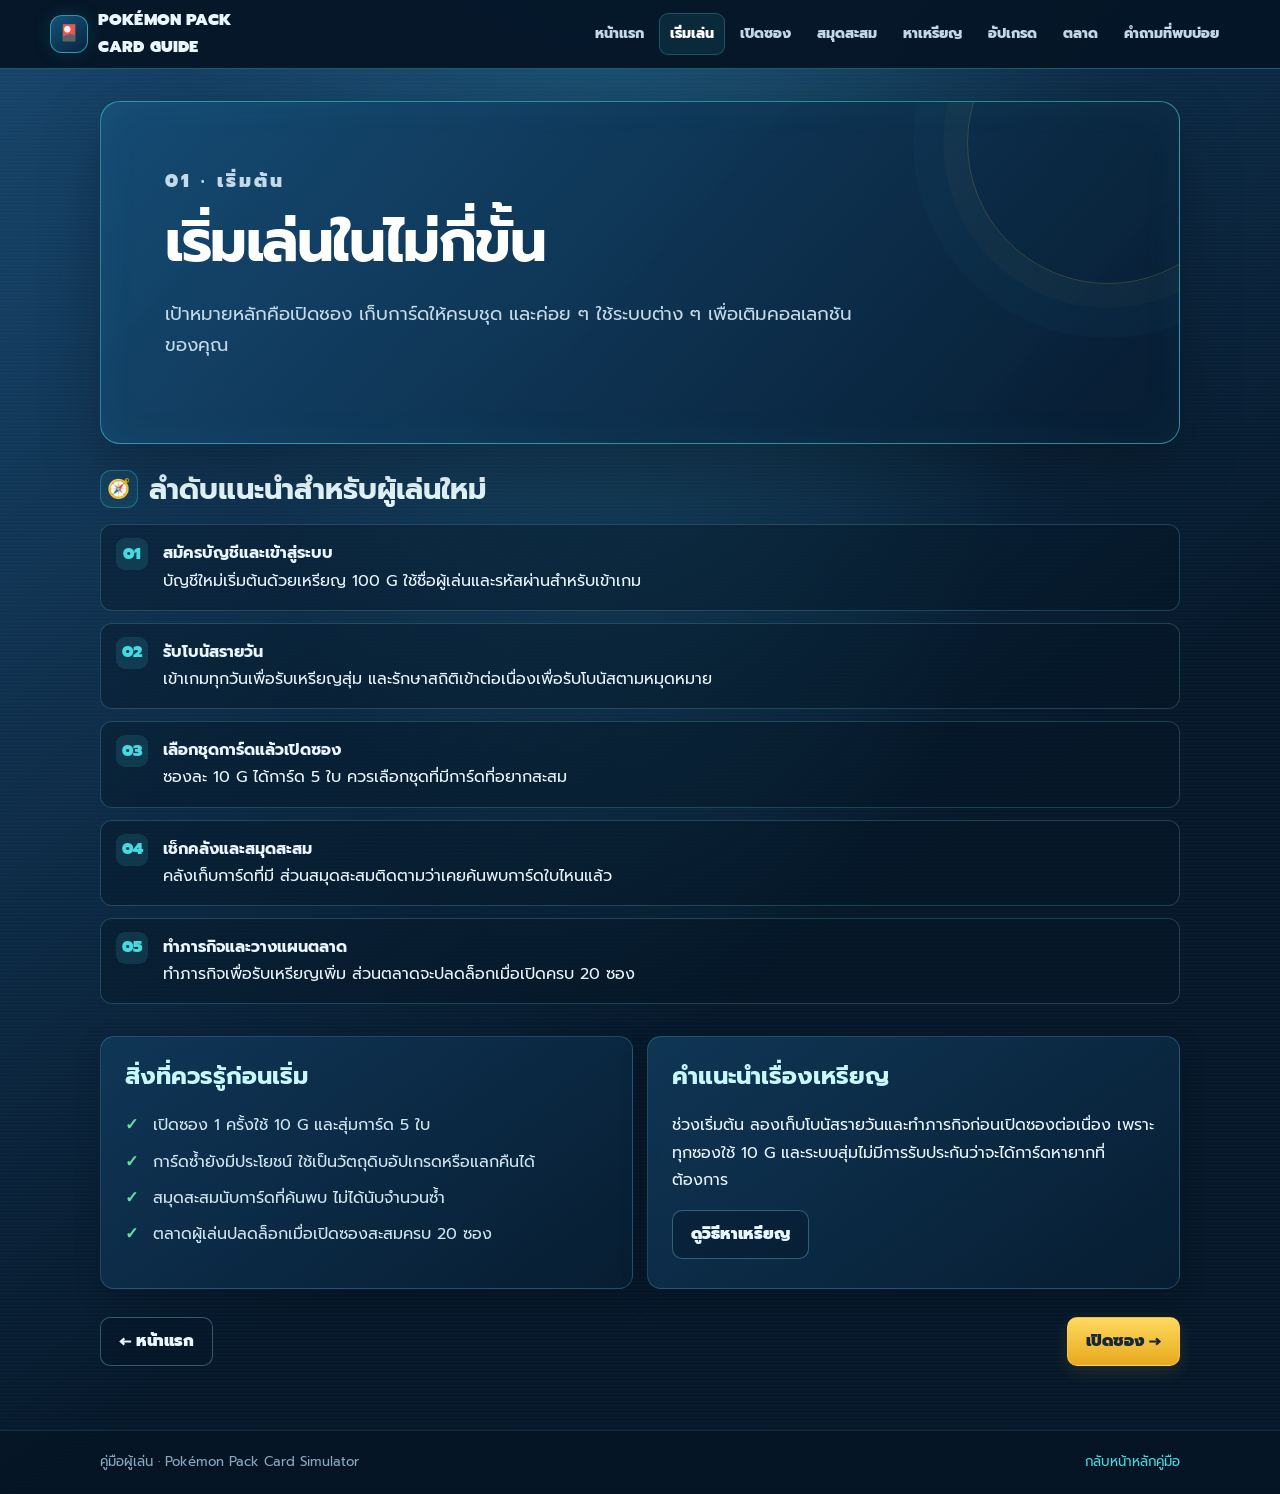
==== basics.html @ 9ac075ce "Add files via upload" ====
<!doctype html>
<html lang="th"><head><meta charset="utf-8"><meta name="viewport" content="width=device-width, initial-scale=1"><meta name="theme-color" content="#071b31"><title>เริ่มเล่น | คู่มือเกม</title><link rel="stylesheet" href="assets/guide.css"></head>
<body><header class="site-header"><div class="header-inner"><a class="brand" href="index.html"><span class="brand-mark">🎴</span><span>POKÉMON PACK<br>CARD GUIDE</span></a><button class="menu-toggle" aria-label="เปิดเมนู" aria-expanded="false" aria-controls="main-nav">☰</button><nav class="nav" id="main-nav" aria-label="เมนูคู่มือ"><a href="index.html">หน้าแรก</a><a href="basics.html" aria-current="page">เริ่มเล่น</a><a href="packs.html">เปิดซอง</a><a href="collection.html">สมุดสะสม</a><a href="earn-coins.html">หาเหรียญ</a><a href="upgrade.html">อัปเกรด</a><a href="market.html">ตลาด</a><a href="faq.html">คำถามที่พบบ่อย</a></nav></div></header>
<main class="container"><section class="hero"><p class="eyebrow">01 · เริ่มต้น</p><h1>เริ่มเล่นในไม่กี่ขั้น</h1><p>เป้าหมายหลักคือเปิดซอง เก็บการ์ดให้ครบชุด และค่อย ๆ ใช้ระบบต่าง ๆ เพื่อเติมคอลเลกชันของคุณ</p></section>
<section class="section"><h2 class="section-title"><span class="icon">🧭</span>ลำดับแนะนำสำหรับผู้เล่นใหม่</h2><ol class="steps"><li><strong>สมัครบัญชีและเข้าสู่ระบบ</strong><br>บัญชีใหม่เริ่มต้นด้วยเหรียญ 100 G ใช้ชื่อผู้เล่นและรหัสผ่านสำหรับเข้าเกม</li><li><strong>รับโบนัสรายวัน</strong><br>เข้าเกมทุกวันเพื่อรับเหรียญสุ่ม และรักษาสถิติเข้าต่อเนื่องเพื่อรับโบนัสตามหมุดหมาย</li><li><strong>เลือกชุดการ์ดแล้วเปิดซอง</strong><br>ซองละ 10 G ได้การ์ด 5 ใบ ควรเลือกชุดที่มีการ์ดที่อยากสะสม</li><li><strong>เช็กคลังและสมุดสะสม</strong><br>คลังเก็บการ์ดที่มี ส่วนสมุดสะสมติดตามว่าเคยค้นพบการ์ดใบไหนแล้ว</li><li><strong>ทำภารกิจและวางแผนตลาด</strong><br>ทำภารกิจเพื่อรับเหรียญเพิ่ม ส่วนตลาดจะปลดล็อกเมื่อเปิดครบ 20 ซอง</li></ol></section>
<div class="split"><section class="panel"><h2>สิ่งที่ควรรู้ก่อนเริ่ม</h2><ul class="check-list"><li>เปิดซอง 1 ครั้งใช้ 10 G และสุ่มการ์ด 5 ใบ</li><li>การ์ดซ้ำยังมีประโยชน์ ใช้เป็นวัตถุดิบอัปเกรดหรือแลกคืนได้</li><li>สมุดสะสมนับการ์ดที่ค้นพบ ไม่ได้นับจำนวนซ้ำ</li><li>ตลาดผู้เล่นปลดล็อกเมื่อเปิดซองสะสมครบ 20 ซอง</li></ul></section><section class="panel"><h2>คำแนะนำเรื่องเหรียญ</h2><p>ช่วงเริ่มต้น ลองเก็บโบนัสรายวันและทำภารกิจก่อนเปิดซองต่อเนื่อง เพราะทุกซองใช้ 10 G และระบบสุ่มไม่มีการรับประกันว่าจะได้การ์ดหายากที่ต้องการ</p><a class="button secondary" href="earn-coins.html">ดูวิธีหาเหรียญ</a></section></div>
<nav class="page-nav" aria-label="เปลี่ยนหน้า"><a class="button secondary" href="index.html">← หน้าแรก</a><a class="button" href="packs.html">เปิดซอง →</a></nav></main>
<footer class="site-footer"><div class="footer-inner"><span>คู่มือผู้เล่น · Pokémon Pack Card Simulator</span><a href="index.html">กลับหน้าหลักคู่มือ</a></div></footer><script src="assets/guide-data.js"></script><script src="assets/guide.js"></script></body></html>
---- assets/guide.css ----
@import url('https://fonts.googleapis.com/css2?family=Prompt:wght@300;400;500;600;700;800;900&display=swap');

:root {
  color-scheme: dark;
  --ink: #eaf7ff;
  --muted: #a9c3d8;
  --navy: #06182a;
  --panel: #0d2c4a;
  --panel-light: #123d63;
  --cyan: #45dbe2;
  --gold: #ffd34f;
  --green: #66e0a2;
  --red: #ff8e94;
  --line: rgba(117, 216, 234, .22);
  font-family: "Prompt", system-ui, -apple-system, BlinkMacSystemFont, "Segoe UI", sans-serif;
}
* { box-sizing: border-box; }
html { scroll-behavior: smooth; }
body {
  min-width: 320px;
  min-height: 100vh;
  margin: 0;
  color: var(--ink);
  background:
    radial-gradient(ellipse at 50% -22%, rgba(66, 189, 221, .24), transparent 53%),
    repeating-linear-gradient(0deg, rgba(255,255,255,.014) 0 1px, transparent 1px 4px),
    linear-gradient(145deg, #17466d 0, var(--navy) 64%);
  line-height: 1.7;
}
a { color: var(--cyan); text-underline-offset: 3px; }
a:hover { color: #a4fbff; }
.site-header { position: sticky; top: 0; z-index: 20; border-bottom: 1px solid rgba(69,219,226,.34); background: rgba(5,21,38,.94); backdrop-filter: blur(14px); }
.header-inner { display:flex; align-items:center; justify-content:space-between; gap:20px; width:min(1180px, calc(100% - 32px)); min-height:68px; margin:auto; }
.brand { display:flex; align-items:center; gap:10px; color:var(--ink); font-weight:900; text-decoration:none; letter-spacing:.01em; white-space:nowrap; }
.brand-mark { display:grid; width:38px; height:38px; place-items:center; border:1px solid rgba(69,219,226,.6); border-radius:12px; background:linear-gradient(145deg,#14537a,#09233d); box-shadow:0 0 20px rgba(69,219,226,.12); }
.nav { display:flex; align-items:center; gap:4px; }
.nav a { padding:8px 10px; border:1px solid transparent; border-radius:9px; color:#c2d8e8; font-size:.88rem; font-weight:750; text-decoration:none; white-space:nowrap; }
.nav a:hover, .nav a[aria-current="page"] { border-color:rgba(69,219,226,.25); background:rgba(69,219,226,.09); color:#fff; }
.menu-toggle { display:none; min-width:44px; min-height:42px; border:1px solid var(--line); border-radius:10px; background:#0d2c4a; color:var(--ink); font:inherit; font-size:1.2rem; }
.container { width:min(1080px, calc(100% - 32px)); margin:0 auto; padding:32px 0 64px; }
.hero { position:relative; overflow:hidden; padding:clamp(28px,6vw,64px); border:1px solid rgba(69,219,226,.55); border-radius:20px; background:linear-gradient(132deg,rgba(22,75,116,.97),rgba(7,28,49,.98)); box-shadow:0 22px 60px rgba(0,0,0,.26),inset 0 0 44px rgba(69,219,226,.055); }
.hero::after { position:absolute; right:-70px; top:-100px; width:280px; height:280px; border:1px solid rgba(255,211,79,.18); border-radius:50%; box-shadow:0 0 0 24px rgba(255,211,79,.025),0 0 0 54px rgba(69,219,226,.025); content:""; pointer-events:none; }
.eyebrow { margin:0 0 8px; color:var(--cyan); font-size:.78rem; font-weight:900; letter-spacing:.17em; text-transform:uppercase; }
h1,h2,h3 { line-height:1.3; }
h1 { max-width:780px; margin:0; color:#fff; font-size:clamp(2rem,6vw,3.6rem); letter-spacing:-.025em; }
.hero p { max-width:700px; color:#c5dae9; font-size:clamp(1rem,2.5vw,1.15rem); }
.hero-actions { display:flex; flex-wrap:wrap; gap:10px; margin-top:24px; }
.button { display:inline-flex; align-items:center; justify-content:center; min-height:46px; padding:10px 18px; border:1px solid rgba(255,211,79,.55); border-radius:10px; background:linear-gradient(180deg,#ffd95e,#e7a91d); color:#18263a; font-weight:900; text-decoration:none; box-shadow:0 5px 16px rgba(255,185,37,.13); }
.button.secondary { border-color:rgba(133,213,229,.35); background:rgba(5,23,40,.45); color:#eaf7ff; box-shadow:none; }
.button:hover { filter:brightness(1.08); color:#081c30; }
.button.secondary:hover { color:#fff; }
.stats { display:grid; grid-template-columns:repeat(3,minmax(0,1fr)); gap:12px; margin-top:22px; }
.stat { padding:14px; border:1px solid var(--line); border-radius:12px; background:rgba(2,16,30,.3); }
.stat strong { display:block; color:var(--gold); font-size:1.35rem; line-height:1.2; }
.stat span { display:block; margin-top:5px; color:var(--muted); font-size:.83rem; }
.section { margin-top:26px; }
.section-title { display:flex; align-items:center; gap:11px; margin:0 0 14px; color:#e8fbff; font-size:clamp(1.3rem,3vw,1.8rem); }
.section-title .icon { display:grid; flex:0 0 38px; height:38px; place-items:center; border:1px solid rgba(69,219,226,.3); border-radius:11px; background:rgba(69,219,226,.08); font-size:1.18rem; }
.card-grid { display:grid; grid-template-columns:repeat(3,minmax(0,1fr)); gap:14px; }
.guide-card, .panel { border:1px solid var(--line); border-radius:14px; background:linear-gradient(145deg,rgba(16,55,88,.96),rgba(7,29,50,.96)); box-shadow:0 10px 28px rgba(0,0,0,.16); }
.guide-card { display:flex; flex-direction:column; min-height:188px; padding:18px; color:var(--ink); text-decoration:none; transition:transform .16s ease,border-color .16s ease,background .16s ease; }
.guide-card:hover { transform:translateY(-3px); border-color:rgba(69,219,226,.62); background:linear-gradient(145deg,rgba(20,67,105,.98),rgba(8,35,59,.98)); color:#fff; }
.guide-card .card-icon { font-size:1.5rem; }
.guide-card h3 { margin:10px 0 5px; color:var(--cyan); font-size:1.06rem; }
.guide-card p { margin:0; color:var(--muted); font-size:.9rem; }
.guide-card .read { margin-top:auto; padding-top:14px; color:var(--gold); font-size:.82rem; font-weight:850; }
.panel { margin-top:16px; padding:clamp(16px,3vw,24px); }
.panel h2,.panel h3 { margin-top:0; color:#c8f8fb; }
.panel p:last-child { margin-bottom:0; }
.split { display:grid; grid-template-columns:repeat(2,minmax(0,1fr)); gap:14px; }
.callout { margin:16px 0 0; padding:14px 16px; border:1px solid rgba(255,211,79,.28); border-radius:11px; background:rgba(255,211,79,.065); color:#f1e6bd; }
.callout strong { color:var(--gold); }
.callout.info { border-color:rgba(69,219,226,.28); background:rgba(69,219,226,.055); color:#c7eaf3; }
.callout.warning { border-color:rgba(255,142,148,.3); background:rgba(255,91,107,.07); color:#f4c6ca; }
.steps { display:grid; gap:12px; counter-reset:guide-step; padding:0; list-style:none; }
.steps li { position:relative; min-height:64px; padding:15px 16px 15px 62px; border:1px solid var(--line); border-radius:12px; background:rgba(4,20,36,.4); counter-increment:guide-step; }
.steps li::before { position:absolute; left:15px; top:13px; display:grid; width:32px; height:32px; place-items:center; border-radius:9px; background:rgba(69,219,226,.13); color:var(--cyan); font-weight:950; content:counter(guide-step,decimal-leading-zero); }
.check-list { display:grid; gap:9px; padding:0; list-style:none; }
.check-list li { position:relative; padding-left:28px; color:#d2e6f2; }
.check-list li::before { position:absolute; left:0; color:var(--green); font-weight:950; content:"✓"; }
.table-wrap { overflow:auto; border:1px solid var(--line); border-radius:11px; scrollbar-color:#277a9a #0a223b; }
table { width:100%; min-width:720px; border-collapse:collapse; font-variant-numeric:tabular-nums; }
caption { padding:11px 13px; color:var(--muted); text-align:left; font-size:.85rem; }
th,td { padding:10px 12px; border-bottom:1px solid rgba(117,216,234,.13); text-align:right; white-space:nowrap; }
thead th { background:#123d63; color:#bdf7f7; font-size:.84rem; }
th:first-child,td:first-child { text-align:left; }
tbody td:first-child { color:#f4fbff; font-weight:900; }
tbody tr:nth-child(even) { background:rgba(255,255,255,.025); }
tbody tr:last-child td { border-bottom:0; }
.coin { color:var(--gold); font-weight:850; }
.table-hint { margin:8px 2px 0; color:#91adc4; font-size:.8rem; }
.faq-list { display:grid; gap:10px; }
details.faq { padding:13px 15px; border:1px solid var(--line); border-radius:11px; background:rgba(4,20,36,.34); }
details.faq summary { color:var(--cyan-soft); font-weight:850; cursor:pointer; }
details.faq p { margin:10px 0 2px; color:#c3d7e5; }
.page-nav { display:flex; justify-content:space-between; gap:12px; margin-top:28px; }
.site-footer { border-top:1px solid rgba(117,216,234,.14); background:rgba(4,17,31,.55); }
.footer-inner { display:flex; justify-content:space-between; gap:16px; width:min(1080px,calc(100% - 32px)); margin:auto; padding:20px 0; color:#89a8bf; font-size:.83rem; }
.footer-inner a { text-decoration:none; }

@media(max-width:900px) {
  .header-inner { flex-wrap:wrap; padding:10px 0; }
  .menu-toggle { display:inline-grid; place-items:center; }
  .nav { display:none; order:3; width:100%; flex-wrap:wrap; padding:6px 0 4px; }
  .nav.is-open { display:flex; }
  .nav a { flex:1 1 30%; text-align:center; white-space:normal; }
  .card-grid { grid-template-columns:repeat(2,minmax(0,1fr)); }
}
@media(max-width:600px) {
  .header-inner,.footer-inner { width:calc(100% - 24px); }
  .container { width:calc(100% - 24px); padding-top:16px; }
  .brand { font-size:.93rem; }
  .brand-mark { width:34px; height:34px; }
  .nav { gap:3px; }
  .nav a { flex-basis:46%; padding:8px 6px; font-size:.82rem; }
  .hero { border-radius:15px; }
  .stats { grid-template-columns:1fr; }
  .stat { display:flex; align-items:center; justify-content:space-between; gap:12px; }
  .stat span { margin-top:0; text-align:right; }
  .card-grid,.split { grid-template-columns:1fr; }
  .guide-card { min-height:152px; }
  .section { margin-top:20px; }
  .page-nav { flex-direction:column; }
  .page-nav .button { width:100%; }
  .footer-inner { flex-direction:column; gap:5px; }
}
@media(prefers-reduced-motion:reduce) { html { scroll-behavior:auto; } *,*::before,*::after { transition:none!important; } }
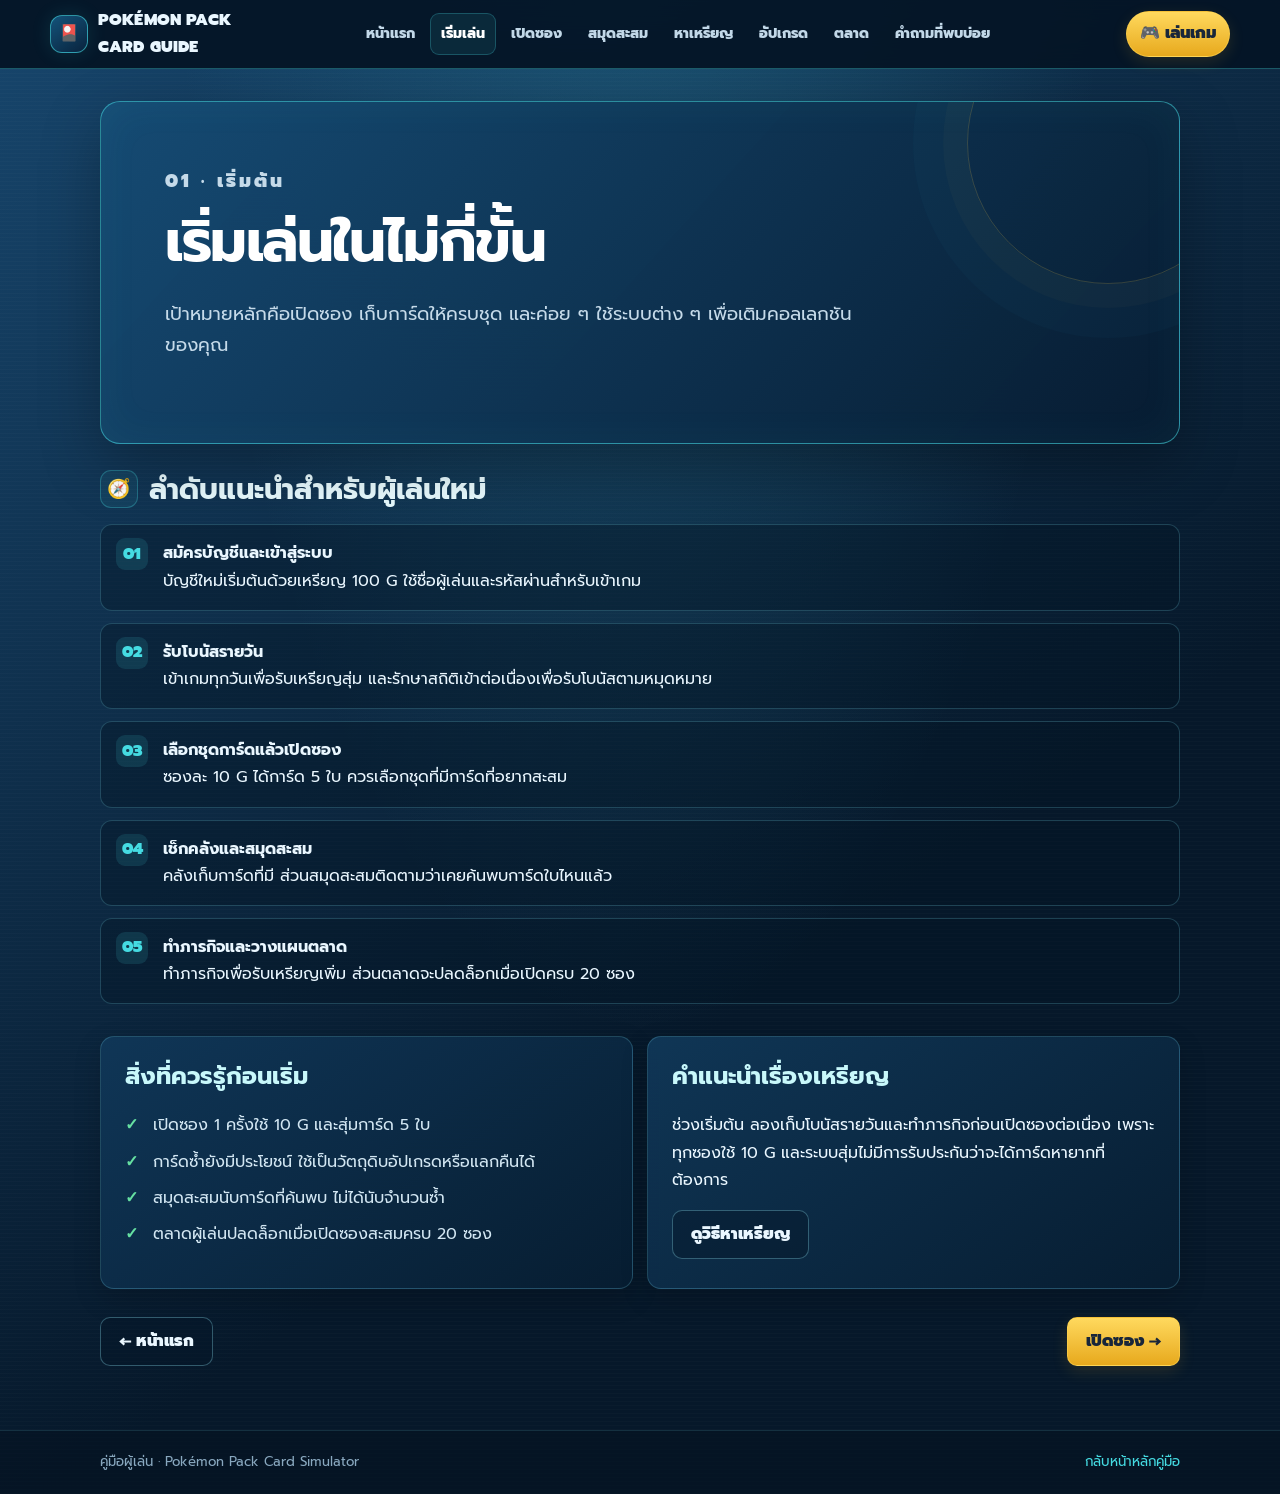
==== commit 4ee35538: "Add files via upload" ====
--- a/basics.html
+++ b/basics.html
@@ -1,6 +1,6 @@
-<!doctype html>
+﻿<!doctype html>
 <html lang="th"><head><meta charset="utf-8"><meta name="viewport" content="width=device-width, initial-scale=1"><meta name="theme-color" content="#071b31"><title>เริ่มเล่น | คู่มือเกม</title><link rel="stylesheet" href="assets/guide.css"></head>
-<body><header class="site-header"><div class="header-inner"><a class="brand" href="index.html"><span class="brand-mark">🎴</span><span>POKÉMON PACK<br>CARD GUIDE</span></a><button class="menu-toggle" aria-label="เปิดเมนู" aria-expanded="false" aria-controls="main-nav">☰</button><nav class="nav" id="main-nav" aria-label="เมนูคู่มือ"><a href="index.html">หน้าแรก</a><a href="basics.html" aria-current="page">เริ่มเล่น</a><a href="packs.html">เปิดซอง</a><a href="collection.html">สมุดสะสม</a><a href="earn-coins.html">หาเหรียญ</a><a href="upgrade.html">อัปเกรด</a><a href="market.html">ตลาด</a><a href="faq.html">คำถามที่พบบ่อย</a></nav></div></header>
+<body><header class="site-header"><div class="header-inner"><a class="brand" href="index.html"><span class="brand-mark">🎴</span><span>POKÉMON PACK<br>CARD GUIDE</span></a><button class="menu-toggle" aria-label="เปิดเมนู" aria-expanded="false" aria-controls="main-nav">☰</button><nav class="nav" id="main-nav" aria-label="เมนูคู่มือ"><a href="index.html">หน้าแรก</a><a href="basics.html" aria-current="page">เริ่มเล่น</a><a href="packs.html">เปิดซอง</a><a href="collection.html">สมุดสะสม</a><a href="earn-coins.html">หาเหรียญ</a><a href="upgrade.html">อัปเกรด</a><a href="market.html">ตลาด</a><a href="faq.html">คำถามที่พบบ่อย</a></nav><a class="button play-game" href="#">🎮 เล่นเกม</a></div></header>
 <main class="container"><section class="hero"><p class="eyebrow">01 · เริ่มต้น</p><h1>เริ่มเล่นในไม่กี่ขั้น</h1><p>เป้าหมายหลักคือเปิดซอง เก็บการ์ดให้ครบชุด และค่อย ๆ ใช้ระบบต่าง ๆ เพื่อเติมคอลเลกชันของคุณ</p></section>
 <section class="section"><h2 class="section-title"><span class="icon">🧭</span>ลำดับแนะนำสำหรับผู้เล่นใหม่</h2><ol class="steps"><li><strong>สมัครบัญชีและเข้าสู่ระบบ</strong><br>บัญชีใหม่เริ่มต้นด้วยเหรียญ 100 G ใช้ชื่อผู้เล่นและรหัสผ่านสำหรับเข้าเกม</li><li><strong>รับโบนัสรายวัน</strong><br>เข้าเกมทุกวันเพื่อรับเหรียญสุ่ม และรักษาสถิติเข้าต่อเนื่องเพื่อรับโบนัสตามหมุดหมาย</li><li><strong>เลือกชุดการ์ดแล้วเปิดซอง</strong><br>ซองละ 10 G ได้การ์ด 5 ใบ ควรเลือกชุดที่มีการ์ดที่อยากสะสม</li><li><strong>เช็กคลังและสมุดสะสม</strong><br>คลังเก็บการ์ดที่มี ส่วนสมุดสะสมติดตามว่าเคยค้นพบการ์ดใบไหนแล้ว</li><li><strong>ทำภารกิจและวางแผนตลาด</strong><br>ทำภารกิจเพื่อรับเหรียญเพิ่ม ส่วนตลาดจะปลดล็อกเมื่อเปิดครบ 20 ซอง</li></ol></section>
 <div class="split"><section class="panel"><h2>สิ่งที่ควรรู้ก่อนเริ่ม</h2><ul class="check-list"><li>เปิดซอง 1 ครั้งใช้ 10 G และสุ่มการ์ด 5 ใบ</li><li>การ์ดซ้ำยังมีประโยชน์ ใช้เป็นวัตถุดิบอัปเกรดหรือแลกคืนได้</li><li>สมุดสะสมนับการ์ดที่ค้นพบ ไม่ได้นับจำนวนซ้ำ</li><li>ตลาดผู้เล่นปลดล็อกเมื่อเปิดซองสะสมครบ 20 ซอง</li></ul></section><section class="panel"><h2>คำแนะนำเรื่องเหรียญ</h2><p>ช่วงเริ่มต้น ลองเก็บโบนัสรายวันและทำภารกิจก่อนเปิดซองต่อเนื่อง เพราะทุกซองใช้ 10 G และระบบสุ่มไม่มีการรับประกันว่าจะได้การ์ดหายากที่ต้องการ</p><a class="button secondary" href="earn-coins.html">ดูวิธีหาเหรียญ</a></section></div>
--- a/assets/guide.css
+++ b/assets/guide.css
@@ -46,6 +46,7 @@
 .hero p { max-width:700px; color:#c5dae9; font-size:clamp(1rem,2.5vw,1.15rem); }
 .hero-actions { display:flex; flex-wrap:wrap; gap:10px; margin-top:24px; }
 .button { display:inline-flex; align-items:center; justify-content:center; min-height:46px; padding:10px 18px; border:1px solid rgba(255,211,79,.55); border-radius:10px; background:linear-gradient(180deg,#ffd95e,#e7a91d); color:#18263a; font-weight:900; text-decoration:none; box-shadow:0 5px 16px rgba(255,185,37,.13); }
+.play-game { flex:0 0 auto; min-height:40px; padding:8px 13px; border-radius:999px; white-space:nowrap; }
 .button.secondary { border-color:rgba(133,213,229,.35); background:rgba(5,23,40,.45); color:#eaf7ff; box-shadow:none; }
 .button:hover { filter:brightness(1.08); color:#081c30; }
 .button.secondary:hover { color:#fff; }
@@ -111,6 +112,7 @@
   .container { width:calc(100% - 24px); padding-top:16px; }
   .brand { font-size:.93rem; }
   .brand-mark { width:34px; height:34px; }
+  .play-game { min-height:38px; padding:7px 10px; font-size:.8rem; }
   .nav { gap:3px; }
   .nav a { flex-basis:46%; padding:8px 6px; font-size:.82rem; }
   .hero { border-radius:15px; }
